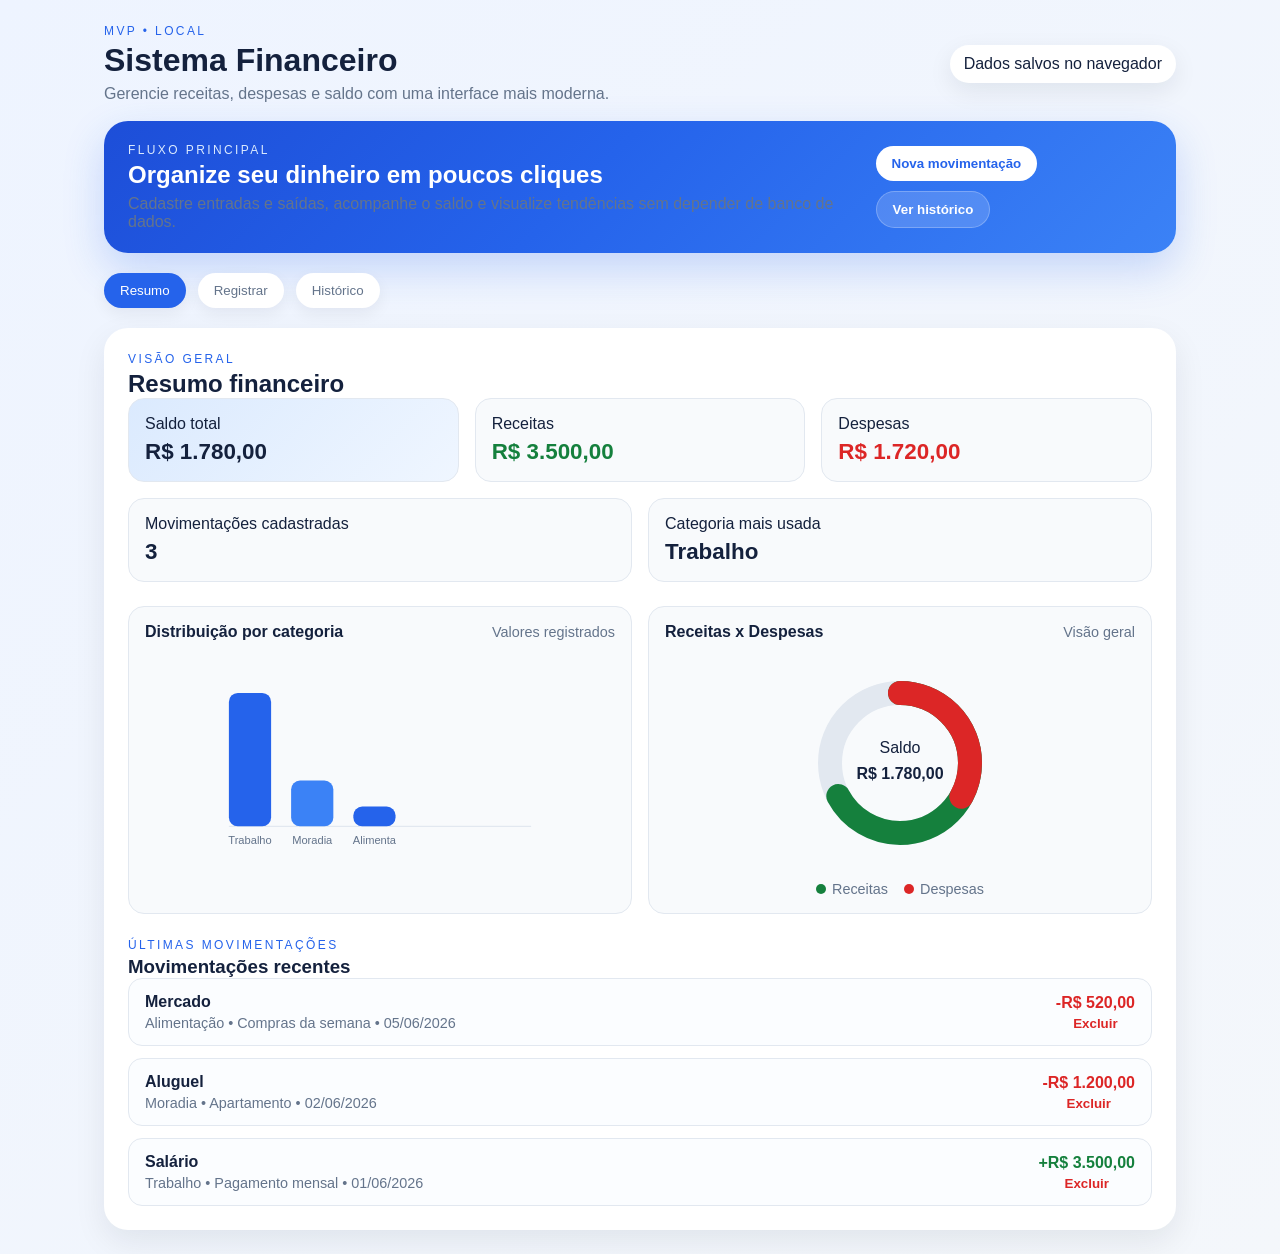
==== public/index.html @ ac36e96b "Implementação Docker" ====
<!DOCTYPE html>
<html lang="pt-BR">
  <head>
    <meta charset="UTF-8" />
    <meta name="viewport" content="width=device-width, initial-scale=1.0" />
    <title>Sistema Financeiro</title>
    <link rel="stylesheet" href="../src/css/styles.css" />
  </head>
  <body>
    <div class="app-shell">
      <header class="topbar">
        <div>
          <p class="eyebrow">MVP • Local</p>
          <h1>Sistema Financeiro</h1>
          <p class="subtitle">Gerencie receitas, despesas e saldo com uma interface mais moderna.</p>
        </div>
        <div class="topbar-pill">Dados salvos no navegador</div>
      </header>

      <section class="hero-card">
        <div>
          <p class="eyebrow">Fluxo principal</p>
          <h2>Organize seu dinheiro em poucos cliques</h2>
          <p class="hero-text">Cadastre entradas e saídas, acompanhe o saldo e visualize tendências sem depender de banco de dados.</p>
        </div>
        <div class="hero-actions">
          <button class="primary-btn" id="quick-add-btn" type="button">Nova movimentação</button>
          <button class="secondary-btn" id="go-history-btn" type="button">Ver histórico</button>
        </div>
      </section>

      <nav class="tabs" aria-label="Navegação principal">
        <button class="tab active" data-target="summary">Resumo</button>
        <button class="tab" data-target="record">Registrar</button>
        <button class="tab" data-target="history">Histórico</button>
      </nav>

      <main>
        <section id="summary" class="panel active">
          <div class="panel-heading">
            <div>
              <p class="eyebrow">Visão geral</p>
              <h2>Resumo financeiro</h2>
            </div>
          </div>

          <div class="summary-grid">
            <article class="card highlight">
              <span>Saldo total</span>
              <strong id="balance">R$ 0,00</strong>
            </article>
            <article class="card income">
              <span>Receitas</span>
              <strong id="income">R$ 0,00</strong>
            </article>
            <article class="card expense">
              <span>Despesas</span>
              <strong id="expense">R$ 0,00</strong>
            </article>
          </div>

          <div class="stats-grid">
            <article class="card stat-card">
              <span>Movimentações cadastradas</span>
              <strong id="total-count">0</strong>
            </article>
            <article class="card stat-card">
              <span>Categoria mais usada</span>
              <strong id="top-category">—</strong>
            </article>
          </div>

          <div class="chart-grid">
            <article class="card chart-card">
              <div class="card-header">
                <h3>Distribuição por categoria</h3>
                <span>Valores registrados</span>
              </div>
              <svg id="bars-chart" class="chart" viewBox="0 0 320 180"></svg>
            </article>
            <article class="card chart-card">
              <div class="card-header">
                <h3>Receitas x Despesas</h3>
                <span>Visão geral</span>
              </div>
              <svg id="donut-chart" class="chart donut" viewBox="0 0 220 220"></svg>
              <div class="legend">
                <div class="legend-item"><span class="legend-dot income"></span>Receitas</div>
                <div class="legend-item"><span class="legend-dot expense"></span>Despesas</div>
              </div>
            </article>
          </div>

          <div class="panel-heading">
            <div>
              <p class="eyebrow">Últimas movimentações</p>
              <h3>Movimentações recentes</h3>
            </div>
          </div>
          <ul id="recent-list" class="transaction-list"></ul>
        </section>

        <section id="record" class="panel">
          <div class="panel-heading">
            <div>
              <p class="eyebrow">Fluxo principal</p>
              <h2>Registrar movimentação</h2>
            </div>
          </div>

          <form id="transaction-form" class="form-card">
            <label>
              Descrição
              <input type="text" id="description" name="description" placeholder="Ex.: Salário" required />
            </label>
            <label>
              Valor
              <input type="number" id="amount" name="amount" step="0.01" min="0.01" required />
            </label>
            <label>
              Tipo
              <select id="type" name="type" required>
                <option value="income">Receita</option>
                <option value="expense">Despesa</option>
              </select>
            </label>
            <label>
              Categoria
              <input type="text" id="category" name="category" placeholder="Ex.: Trabalho" required />
            </label>
            <label>
              Data
              <input type="date" id="date" name="date" required />
            </label>
            <label>
              Observação
              <input type="text" id="note" name="note" placeholder="Detalhes extras" />
            </label>
            <button type="submit">Salvar movimentação</button>
          </form>
        </section>

        <section id="history" class="panel">
          <div class="panel-heading">
            <div>
              <p class="eyebrow">Histórico</p>
              <h2>Movimentações cadastradas</h2>
            </div>
          </div>

          <form id="filters-form" class="filters-bar">
            <input id="search" name="search" type="search" placeholder="Buscar por descrição ou categoria" />
            <select id="filter-type" name="filter-type">
              <option value="">Todos os tipos</option>
              <option value="income">Receitas</option>
              <option value="expense">Despesas</option>
            </select>
            <select id="filter-category" name="filter-category">
              <option value="">Todas as categorias</option>
            </select>
            <button id="clear-filters" type="button">Limpar filtros</button>
          </form>

          <ul id="history-list" class="transaction-list"></ul>
        </section>
      </main>
    </div>

    <script type="module" src="../src/js/app.js"></script>
  </body>
</html>
---- src/css/styles.css ----
:root {
  color-scheme: light;
  --bg: #f4f7fb;
  --panel: #ffffff;
  --text: #14213d;
  --muted: #64748b;
  --accent: #2563eb;
  --income: #15803d;
  --expense: #dc2626;
  --border: #e2e8f0;
  font-family: Inter, Arial, sans-serif;
}

* {
  box-sizing: border-box;
}

body {
  margin: 0;
  background: linear-gradient(135deg, #eef4ff, var(--bg));
  color: var(--text);
}

.app-shell {
  max-width: 1120px;
  margin: 0 auto;
  padding: 24px;
}

.topbar {
  display: flex;
  justify-content: space-between;
  align-items: center;
  gap: 16px;
  margin-bottom: 18px;
}

.topbar h1,
.panel-heading h2,
.panel-heading h3,
.hero-card h2 {
  margin: 4px 0 0;
}

.subtitle,
.hero-text {
  margin: 6px 0 0;
  color: var(--muted);
}

.eyebrow {
  text-transform: uppercase;
  letter-spacing: 0.2em;
  font-size: 0.75rem;
  color: var(--accent);
  margin: 0;
}

.topbar-pill {
  background: var(--panel);
  padding: 10px 14px;
  border-radius: 999px;
  box-shadow: 0 8px 24px rgba(15, 23, 42, 0.08);
}

.hero-card {
  display: flex;
  justify-content: space-between;
  align-items: center;
  gap: 16px;
  padding: 22px 24px;
  border-radius: 24px;
  background: linear-gradient(135deg, #1d4ed8, #2563eb 45%, #3b82f6);
  color: white;
  margin-bottom: 20px;
  box-shadow: 0 16px 40px rgba(37, 99, 235, 0.22);
}

.hero-card .eyebrow {
  color: #dbeafe;
}

.hero-actions {
  display: flex;
  gap: 10px;
  flex-wrap: wrap;
}

.primary-btn,
.secondary-btn {
  border: none;
  border-radius: 999px;
  padding: 10px 16px;
  cursor: pointer;
  font-weight: 700;
}

.primary-btn {
  background: white;
  color: var(--accent);
}

.secondary-btn {
  background: rgba(255, 255, 255, 0.16);
  color: white;
  border: 1px solid rgba(255, 255, 255, 0.24);
}

.tabs {
  display: flex;
  gap: 12px;
  margin-bottom: 20px;
  flex-wrap: wrap;
}

.tab {
  border: none;
  border-radius: 999px;
  padding: 10px 16px;
  background: var(--panel);
  color: var(--muted);
  cursor: pointer;
  box-shadow: 0 6px 16px rgba(15, 23, 42, 0.06);
}

.tab.active {
  background: var(--accent);
  color: white;
}

.panel {
  display: none;
  background: var(--panel);
  border-radius: 24px;
  padding: 24px;
  box-shadow: 0 12px 32px rgba(15, 23, 42, 0.08);
}

.panel.active {
  display: block;
}

.summary-grid {
  display: grid;
  grid-template-columns: repeat(3, minmax(0, 1fr));
  gap: 16px;
  margin-bottom: 16px;
}

.stats-grid,
.chart-grid {
  display: grid;
  grid-template-columns: repeat(2, minmax(0, 1fr));
  gap: 16px;
  margin-bottom: 24px;
}

.card {
  padding: 16px;
  border-radius: 16px;
  background: #f8fafc;
  border: 1px solid var(--border);
}

.card strong {
  display: block;
  font-size: 1.4rem;
  margin-top: 6px;
}

.card.highlight {
  background: linear-gradient(135deg, #dbeafe, #eff6ff);
}

.card.income strong {
  color: var(--income);
}

.card.expense strong {
  color: var(--expense);
}

.card-header {
  display: flex;
  justify-content: space-between;
  align-items: center;
  gap: 8px;
  margin-bottom: 12px;
}

.card-header h3 {
  margin: 0;
  font-size: 1rem;
}

.card-header span {
  color: var(--muted);
  font-size: 0.9rem;
}

.chart {
  width: 100%;
  height: 200px;
  display: block;
}

.chart.donut {
  height: 220px;
}

.legend {
  display: flex;
  gap: 16px;
  justify-content: center;
  margin-top: 8px;
  color: var(--muted);
  font-size: 0.9rem;
}

.legend-item {
  display: flex;
  align-items: center;
  gap: 6px;
}

.legend-dot {
  display: inline-block;
  width: 10px;
  height: 10px;
  border-radius: 50%;
}

.legend-dot.income {
  background: var(--income);
}

.legend-dot.expense {
  background: var(--expense);
}

.form-card {
  display: grid;
  grid-template-columns: repeat(2, minmax(0, 1fr));
  gap: 16px;
}

.form-card label {
  display: flex;
  flex-direction: column;
  gap: 8px;
  font-weight: 600;
}

.form-card input,
.form-card select,
.form-card button,
.filters-bar input,
.filters-bar select,
.filters-bar button {
  border: 1px solid var(--border);
  border-radius: 12px;
  padding: 12px;
  font-size: 1rem;
}

.form-card button,
.filters-bar button {
  background: var(--accent);
  color: white;
  border: none;
  cursor: pointer;
  font-weight: 700;
}

.filters-bar {
  display: grid;
  grid-template-columns: 2fr 1fr 1fr auto;
  gap: 12px;
  margin-bottom: 20px;
}

.transaction-list {
  list-style: none;
  padding: 0;
  margin: 0;
  display: flex;
  flex-direction: column;
  gap: 12px;
}

.transaction-item {
  display: flex;
  justify-content: space-between;
  align-items: center;
  gap: 12px;
  padding: 14px 16px;
  border: 1px solid var(--border);
  border-radius: 14px;
  background: #fbfdff;
}

.transaction-main {
  display: flex;
  flex-direction: column;
  gap: 4px;
}

.transaction-meta {
  color: var(--muted);
  font-size: 0.9rem;
}

.amount-badge {
  font-weight: 700;
}

.amount-badge.income {
  color: var(--income);
}

.amount-badge.expense {
  color: var(--expense);
}

.delete-btn {
  border: none;
  background: transparent;
  color: var(--expense);
  cursor: pointer;
  font-weight: 700;
  padding: 0;
}

.empty-state {
  text-align: center;
  color: var(--muted);
  padding: 16px;
  border: 1px dashed var(--border);
  border-radius: 14px;
}

@media (max-width: 760px) {
  .summary-grid,
  .stats-grid,
  .chart-grid,
  .form-card,
  .filters-bar {
    grid-template-columns: 1fr;
  }

  .hero-card,
  .topbar {
    flex-direction: column;
    align-items: flex-start;
    gap: 10px;
  }

  .form-card button {
    grid-column: span 1;
  }
}
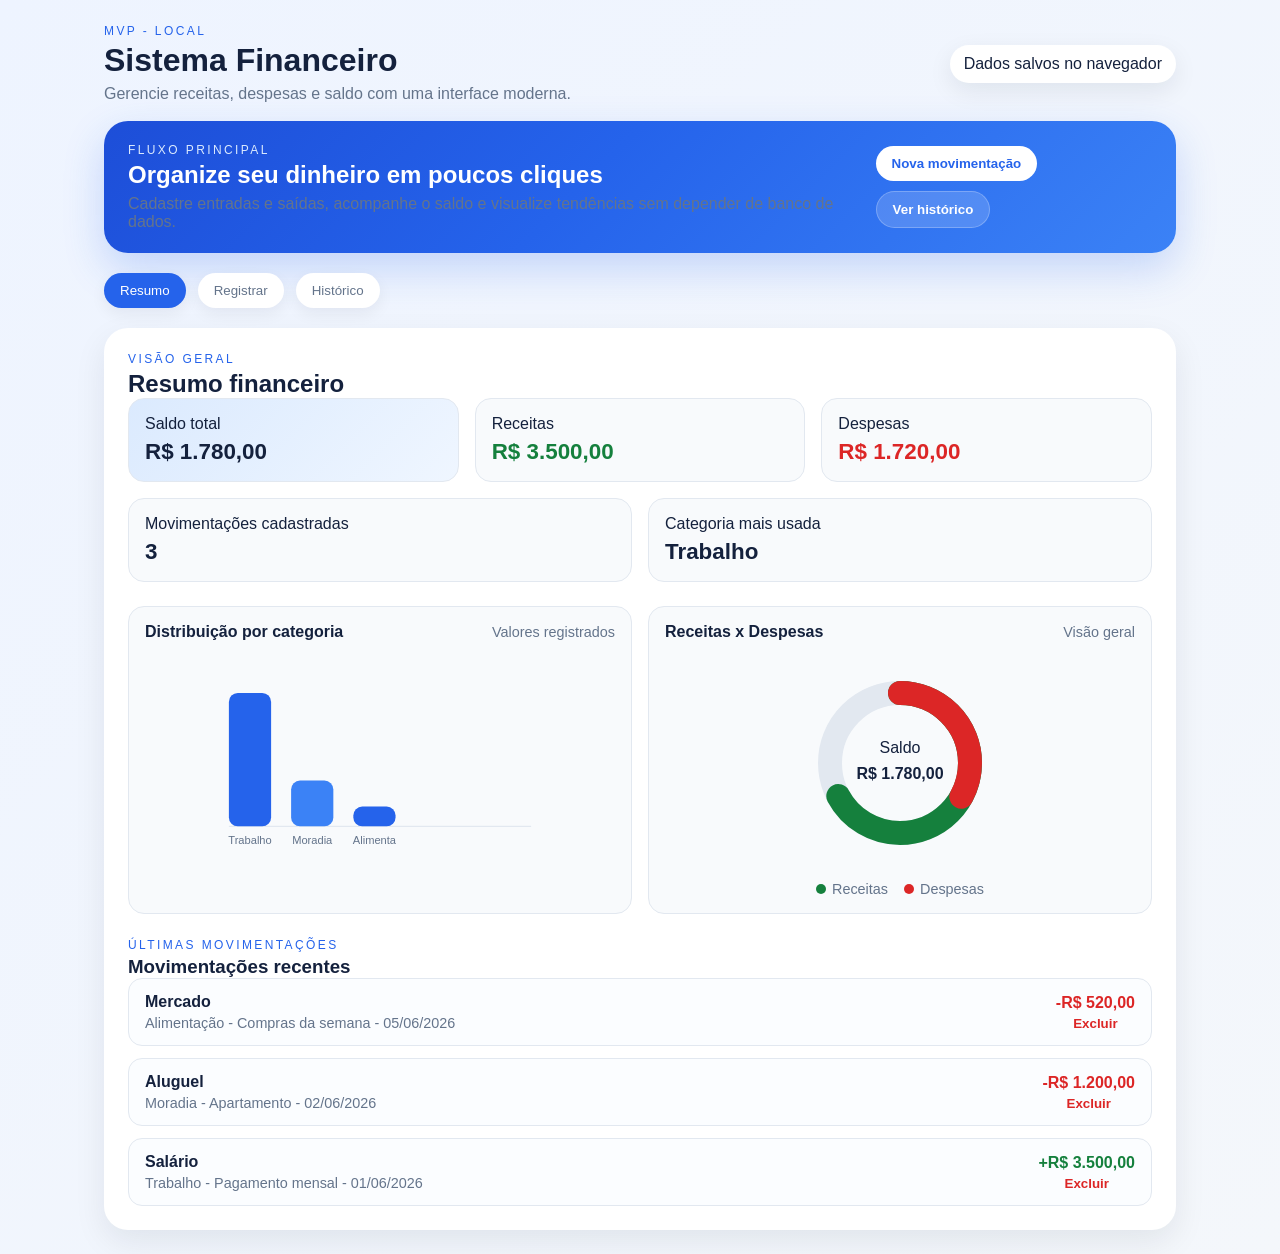
==== commit 54b92831: "feat: reestruturação de pastas" ====
--- a/public/index.html
+++ b/public/index.html
@@ -4,15 +4,15 @@
     <meta charset="UTF-8" />
     <meta name="viewport" content="width=device-width, initial-scale=1.0" />
     <title>Sistema Financeiro</title>
-    <link rel="stylesheet" href="../src/css/styles.css" />
+    <link rel="stylesheet" href="./assets/css/styles.css" />
   </head>
   <body>
     <div class="app-shell">
       <header class="topbar">
         <div>
-          <p class="eyebrow">MVP • Local</p>
+          <p class="eyebrow">MVP - Local</p>
           <h1>Sistema Financeiro</h1>
-          <p class="subtitle">Gerencie receitas, despesas e saldo com uma interface mais moderna.</p>
+          <p class="subtitle">Gerencie receitas, despesas e saldo com uma interface moderna.</p>
         </div>
         <div class="topbar-pill">Dados salvos no navegador</div>
       </header>
@@ -66,7 +66,7 @@
             </article>
             <article class="card stat-card">
               <span>Categoria mais usada</span>
-              <strong id="top-category">—</strong>
+              <strong id="top-category">-</strong>
             </article>
           </div>
 
@@ -166,6 +166,6 @@
       </main>
     </div>
 
-    <script type="module" src="../src/js/app.js"></script>
+    <script type="module" src="./assets/js/app.js"></script>
   </body>
 </html>
--- a/public/assets/css/styles.css
+++ b/public/assets/css/styles.css
@@ -0,0 +1,361 @@
+:root {
+  color-scheme: light;
+  --bg: #f4f7fb;
+  --panel: #ffffff;
+  --text: #14213d;
+  --muted: #64748b;
+  --accent: #2563eb;
+  --income: #15803d;
+  --expense: #dc2626;
+  --border: #e2e8f0;
+  font-family: Inter, Arial, sans-serif;
+}
+
+* {
+  box-sizing: border-box;
+}
+
+body {
+  margin: 0;
+  background: linear-gradient(135deg, #eef4ff, var(--bg));
+  color: var(--text);
+}
+
+.app-shell {
+  max-width: 1120px;
+  margin: 0 auto;
+  padding: 24px;
+}
+
+.topbar {
+  display: flex;
+  justify-content: space-between;
+  align-items: center;
+  gap: 16px;
+  margin-bottom: 18px;
+}
+
+.topbar h1,
+.panel-heading h2,
+.panel-heading h3,
+.hero-card h2 {
+  margin: 4px 0 0;
+}
+
+.subtitle,
+.hero-text {
+  margin: 6px 0 0;
+  color: var(--muted);
+}
+
+.eyebrow {
+  text-transform: uppercase;
+  letter-spacing: 0.2em;
+  font-size: 0.75rem;
+  color: var(--accent);
+  margin: 0;
+}
+
+.topbar-pill {
+  background: var(--panel);
+  padding: 10px 14px;
+  border-radius: 999px;
+  box-shadow: 0 8px 24px rgba(15, 23, 42, 0.08);
+}
+
+.hero-card {
+  display: flex;
+  justify-content: space-between;
+  align-items: center;
+  gap: 16px;
+  padding: 22px 24px;
+  border-radius: 24px;
+  background: linear-gradient(135deg, #1d4ed8, #2563eb 45%, #3b82f6);
+  color: white;
+  margin-bottom: 20px;
+  box-shadow: 0 16px 40px rgba(37, 99, 235, 0.22);
+}
+
+.hero-card .eyebrow {
+  color: #dbeafe;
+}
+
+.hero-actions {
+  display: flex;
+  gap: 10px;
+  flex-wrap: wrap;
+}
+
+.primary-btn,
+.secondary-btn {
+  border: none;
+  border-radius: 999px;
+  padding: 10px 16px;
+  cursor: pointer;
+  font-weight: 700;
+}
+
+.primary-btn {
+  background: white;
+  color: var(--accent);
+}
+
+.secondary-btn {
+  background: rgba(255, 255, 255, 0.16);
+  color: white;
+  border: 1px solid rgba(255, 255, 255, 0.24);
+}
+
+.tabs {
+  display: flex;
+  gap: 12px;
+  margin-bottom: 20px;
+  flex-wrap: wrap;
+}
+
+.tab {
+  border: none;
+  border-radius: 999px;
+  padding: 10px 16px;
+  background: var(--panel);
+  color: var(--muted);
+  cursor: pointer;
+  box-shadow: 0 6px 16px rgba(15, 23, 42, 0.06);
+}
+
+.tab.active {
+  background: var(--accent);
+  color: white;
+}
+
+.panel {
+  display: none;
+  background: var(--panel);
+  border-radius: 24px;
+  padding: 24px;
+  box-shadow: 0 12px 32px rgba(15, 23, 42, 0.08);
+}
+
+.panel.active {
+  display: block;
+}
+
+.summary-grid {
+  display: grid;
+  grid-template-columns: repeat(3, minmax(0, 1fr));
+  gap: 16px;
+  margin-bottom: 16px;
+}
+
+.stats-grid,
+.chart-grid {
+  display: grid;
+  grid-template-columns: repeat(2, minmax(0, 1fr));
+  gap: 16px;
+  margin-bottom: 24px;
+}
+
+.card {
+  padding: 16px;
+  border-radius: 16px;
+  background: #f8fafc;
+  border: 1px solid var(--border);
+}
+
+.card strong {
+  display: block;
+  font-size: 1.4rem;
+  margin-top: 6px;
+}
+
+.card.highlight {
+  background: linear-gradient(135deg, #dbeafe, #eff6ff);
+}
+
+.card.income strong {
+  color: var(--income);
+}
+
+.card.expense strong {
+  color: var(--expense);
+}
+
+.card-header {
+  display: flex;
+  justify-content: space-between;
+  align-items: center;
+  gap: 8px;
+  margin-bottom: 12px;
+}
+
+.card-header h3 {
+  margin: 0;
+  font-size: 1rem;
+}
+
+.card-header span {
+  color: var(--muted);
+  font-size: 0.9rem;
+}
+
+.chart {
+  width: 100%;
+  height: 200px;
+  display: block;
+}
+
+.chart.donut {
+  height: 220px;
+}
+
+.legend {
+  display: flex;
+  gap: 16px;
+  justify-content: center;
+  margin-top: 8px;
+  color: var(--muted);
+  font-size: 0.9rem;
+}
+
+.legend-item {
+  display: flex;
+  align-items: center;
+  gap: 6px;
+}
+
+.legend-dot {
+  display: inline-block;
+  width: 10px;
+  height: 10px;
+  border-radius: 50%;
+}
+
+.legend-dot.income {
+  background: var(--income);
+}
+
+.legend-dot.expense {
+  background: var(--expense);
+}
+
+.form-card {
+  display: grid;
+  grid-template-columns: repeat(2, minmax(0, 1fr));
+  gap: 16px;
+}
+
+.form-card label {
+  display: flex;
+  flex-direction: column;
+  gap: 8px;
+  font-weight: 600;
+}
+
+.form-card input,
+.form-card select,
+.form-card button,
+.filters-bar input,
+.filters-bar select,
+.filters-bar button {
+  border: 1px solid var(--border);
+  border-radius: 12px;
+  padding: 12px;
+  font-size: 1rem;
+}
+
+.form-card button,
+.filters-bar button {
+  background: var(--accent);
+  color: white;
+  border: none;
+  cursor: pointer;
+  font-weight: 700;
+}
+
+.filters-bar {
+  display: grid;
+  grid-template-columns: 2fr 1fr 1fr auto;
+  gap: 12px;
+  margin-bottom: 20px;
+}
+
+.transaction-list {
+  list-style: none;
+  padding: 0;
+  margin: 0;
+  display: flex;
+  flex-direction: column;
+  gap: 12px;
+}
+
+.transaction-item {
+  display: flex;
+  justify-content: space-between;
+  align-items: center;
+  gap: 12px;
+  padding: 14px 16px;
+  border: 1px solid var(--border);
+  border-radius: 14px;
+  background: #fbfdff;
+}
+
+.transaction-main {
+  display: flex;
+  flex-direction: column;
+  gap: 4px;
+}
+
+.transaction-meta {
+  color: var(--muted);
+  font-size: 0.9rem;
+}
+
+.amount-badge {
+  font-weight: 700;
+}
+
+.amount-badge.income {
+  color: var(--income);
+}
+
+.amount-badge.expense {
+  color: var(--expense);
+}
+
+.delete-btn {
+  border: none;
+  background: transparent;
+  color: var(--expense);
+  cursor: pointer;
+  font-weight: 700;
+  padding: 0;
+}
+
+.empty-state {
+  text-align: center;
+  color: var(--muted);
+  padding: 16px;
+  border: 1px dashed var(--border);
+  border-radius: 14px;
+}
+
+@media (max-width: 760px) {
+  .summary-grid,
+  .stats-grid,
+  .chart-grid,
+  .form-card,
+  .filters-bar {
+    grid-template-columns: 1fr;
+  }
+
+  .hero-card,
+  .topbar {
+    flex-direction: column;
+    align-items: flex-start;
+    gap: 10px;
+  }
+
+  .form-card button {
+    grid-column: span 1;
+  }
+}
